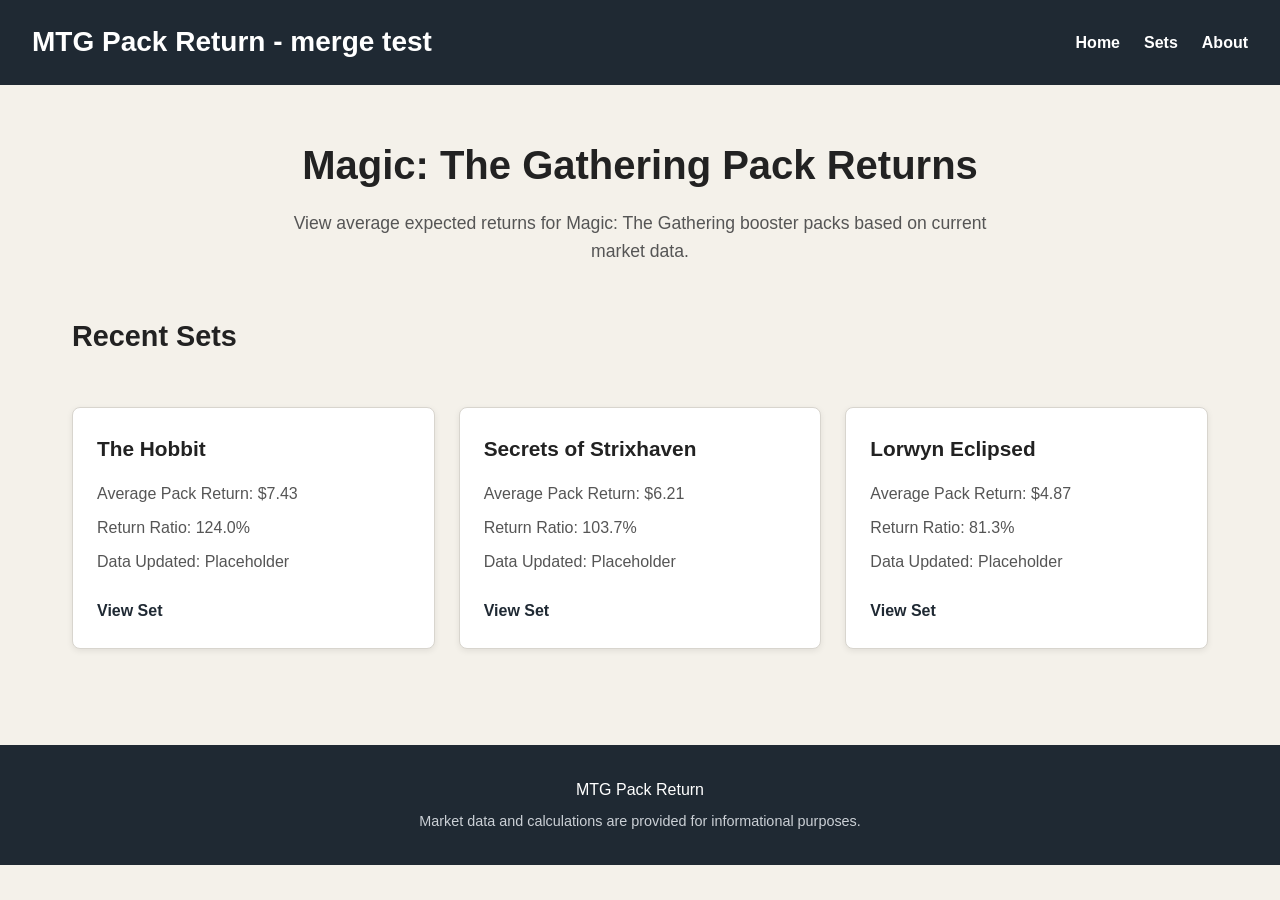
==== frontend/index.html @ 8c5b1c76 "merge test" ====
<!DOCTYPE html>

<html lang="en">
<head>
    <meta charset="UTF-8">
    <meta name="viewport" content="width=device-width, initial-scale=1.0">


<title>MTG Pack Return</title>

<!-- Stylesheet will be added later -->
<link rel="stylesheet" href="css\styles.css">


</head>

<body>


<header>
    <h1>MTG Pack Return - merge test</h1>

    <nav>
        <a href="index.html">Home</a>
        <a href="sets.html">Sets</a>
        <a href="about.html">About</a>
    </nav>
</header>

<main>

    <section id="hero">
        <h2>Magic: The Gathering Pack Returns</h2>

        <p>
            View average expected returns for Magic: The Gathering
            booster packs based on current market data.
        </p>
    </section>

    <section id="recent-sets">
        <h2>Recent Sets</h2>

        <article class="set-card">
            <h3>The Hobbit</h3>

            <p>Average Pack Return: $7.43</p>
            <p>Return Ratio: 124.0%</p>
            <p>Data Updated: Placeholder</p>

            <a href="set.html?set=HOB">View Set</a>
        </article>

        <article class="set-card">
            <h3>Secrets of Strixhaven</h3>

            <p>Average Pack Return: $6.21</p>
            <p>Return Ratio: 103.7%</p>
            <p>Data Updated: Placeholder</p>

            <a href="set.html?set=SOS">View Set</a>
        </article>

        <article class="set-card">
            <h3>Lorwyn Eclipsed</h3>

            <p>Average Pack Return: $4.87</p>
            <p>Return Ratio: 81.3%</p>
            <p>Data Updated: Placeholder</p>

            <a href="set.html?set=ECL">View Set</a>
        </article>
    </section>

</main>

<footer>
    <p>
        MTG Pack Return
    </p>

    <p>
        Market data and calculations are provided for informational purposes.
    </p>
</footer>

<!-- JavaScript will be added later -->
<!-- <script src="js/main.js"></script> -->


</body>
</html>
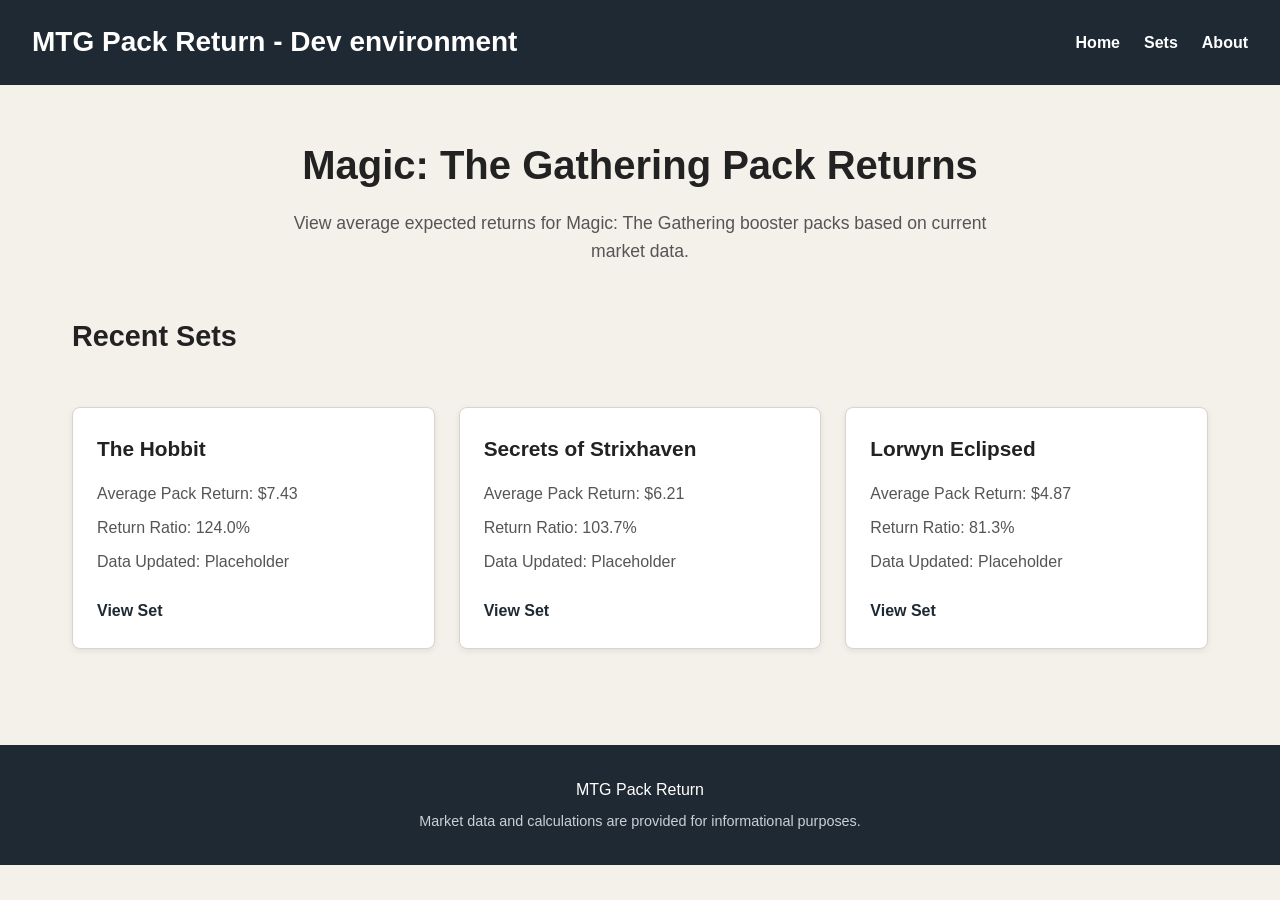
==== commit aafbf5b9: "Merge pull request #13 from lcrittell/feature/ci-update Feature/ci update" ====
--- a/frontend/index.html
+++ b/frontend/index.html
@@ -18,7 +18,7 @@
 
 
 <header>
-    <h1>MTG Pack Return - merge test</h1>
+    <h1>MTG Pack Return - Dev environment</h1>
 
     <nav>
         <a href="index.html">Home</a>
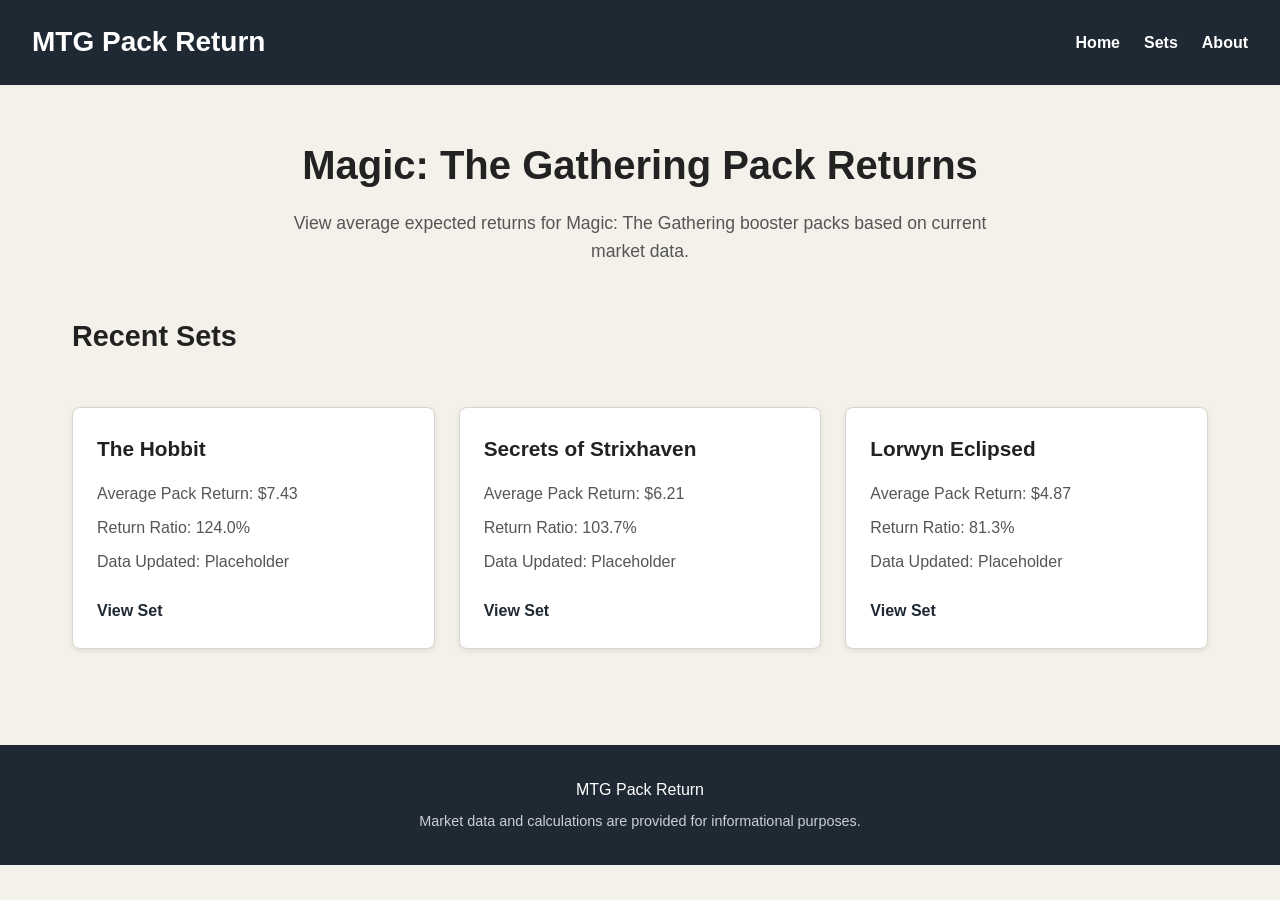
==== commit 19969532: "remove dev env from header" ====
--- a/frontend/index.html
+++ b/frontend/index.html
@@ -18,7 +18,7 @@
 
 
 <header>
-    <h1>MTG Pack Return - Dev environment</h1>
+    <h1>MTG Pack Return</h1>
 
     <nav>
         <a href="index.html">Home</a>
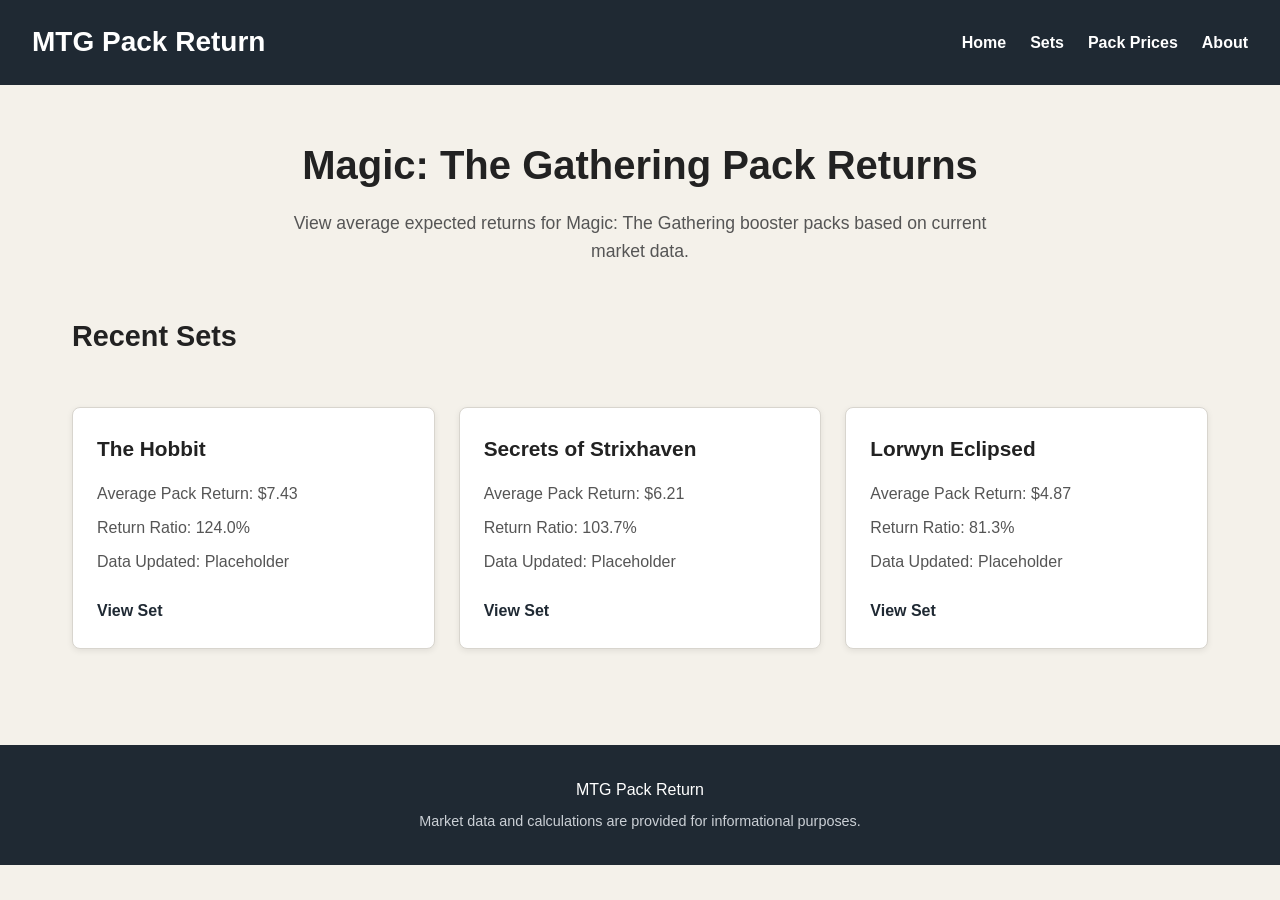
==== commit 8682dc4f: "Edit index and pack-prices, remove copyright (lol) and add link to pack-prices from index. Remove de" ====
--- a/frontend/index.html
+++ b/frontend/index.html
@@ -23,6 +23,7 @@
     <nav>
         <a href="index.html">Home</a>
         <a href="sets.html">Sets</a>
+        <a href="pack-prices.html">Pack Prices</a>
         <a href="about.html">About</a>
     </nav>
 </header>
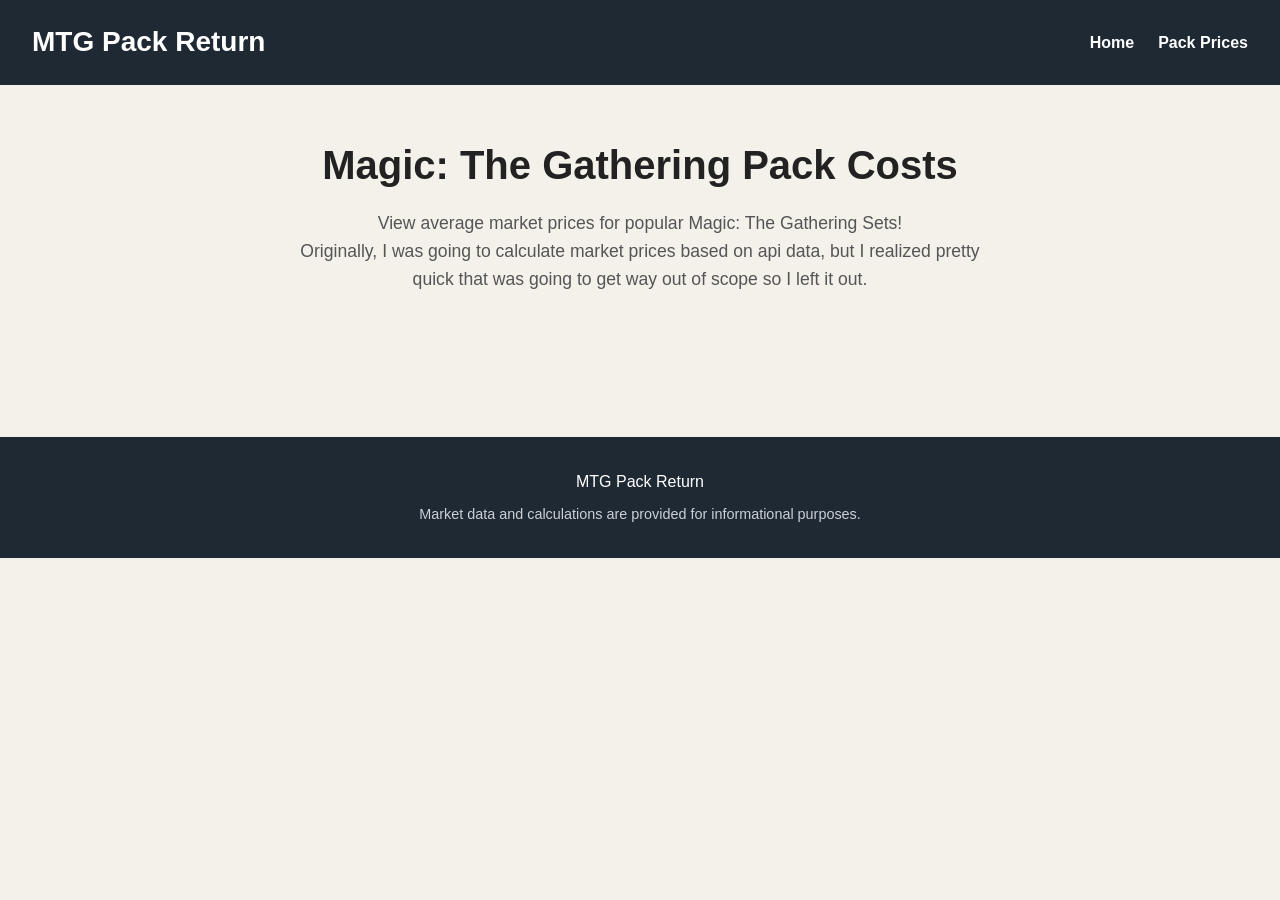
==== commit 402ec2ff: "Updated website descriptions, removed unused pages from the nav bar" ====
--- a/frontend/index.html
+++ b/frontend/index.html
@@ -22,24 +22,26 @@
 
     <nav>
         <a href="index.html">Home</a>
-        <a href="sets.html">Sets</a>
+        <!--<a href="sets.html">Sets</a>!-->
         <a href="pack-prices.html">Pack Prices</a>
-        <a href="about.html">About</a>
+        <!--<a href="about.html">About</a>!-->
     </nav>
 </header>
 
 <main>
 
     <section id="hero">
-        <h2>Magic: The Gathering Pack Returns</h2>
+        <h2>Magic: The Gathering Pack Costs</h2>
 
         <p>
-            View average expected returns for Magic: The Gathering
-            booster packs based on current market data.
+            View average market prices for popular Magic: The Gathering Sets!
+        </p>
+        <p>
+            Originally, I was going to calculate market prices based on api data, but I realized pretty quick that was going to get way out of scope so I left it out.
         </p>
     </section>
 
-    <section id="recent-sets">
+    <!--<section id="recent-sets">
         <h2>Recent Sets</h2>
 
         <article class="set-card">
@@ -71,7 +73,7 @@
 
             <a href="set.html?set=ECL">View Set</a>
         </article>
-    </section>
+    </section>!-->
 
 </main>
 
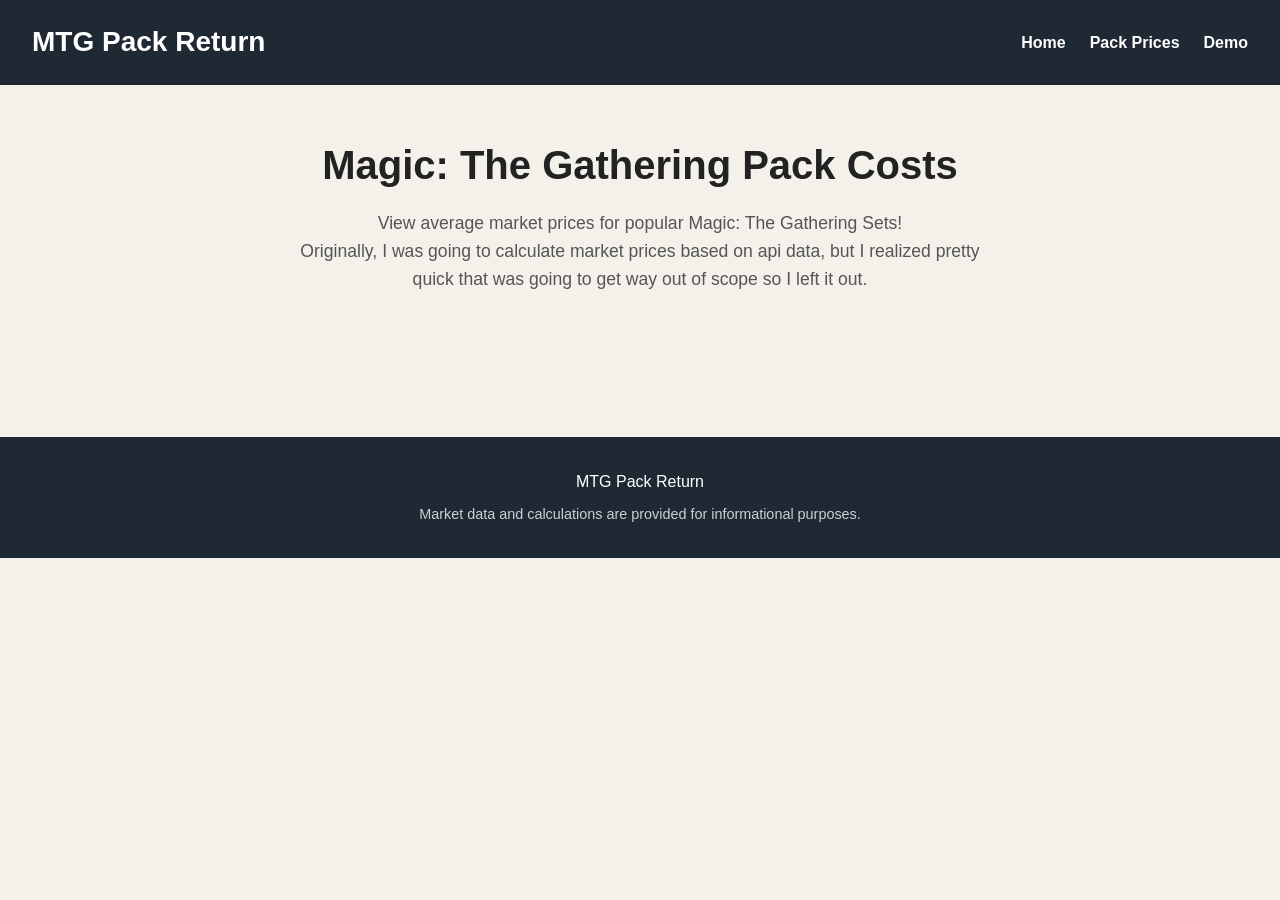
==== commit 4ca0d7c7: "final fantasy added to website" ====
--- a/frontend/index.html
+++ b/frontend/index.html
@@ -24,7 +24,7 @@
         <a href="index.html">Home</a>
         <!--<a href="sets.html">Sets</a>!-->
         <a href="pack-prices.html">Pack Prices</a>
-        <!--<a href="about.html">About</a>!-->
+        <a href="about.html">Demo</a>
     </nav>
 </header>
 
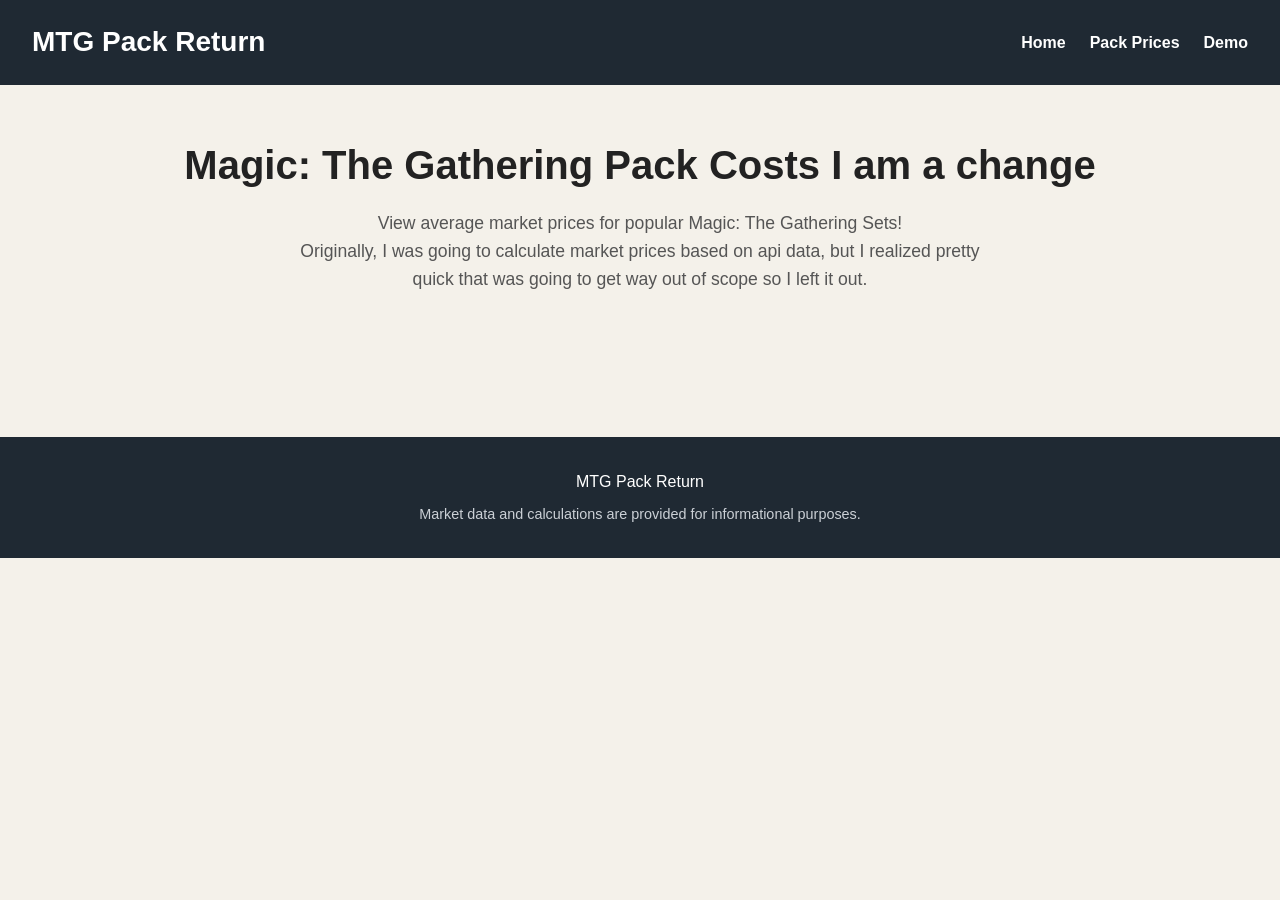
==== commit 4be33f07: "make change" ====
--- a/frontend/index.html
+++ b/frontend/index.html
@@ -31,7 +31,7 @@
 <main>
 
     <section id="hero">
-        <h2>Magic: The Gathering Pack Costs</h2>
+        <h2>Magic: The Gathering Pack Costs I am a change</h2>
 
         <p>
             View average market prices for popular Magic: The Gathering Sets!
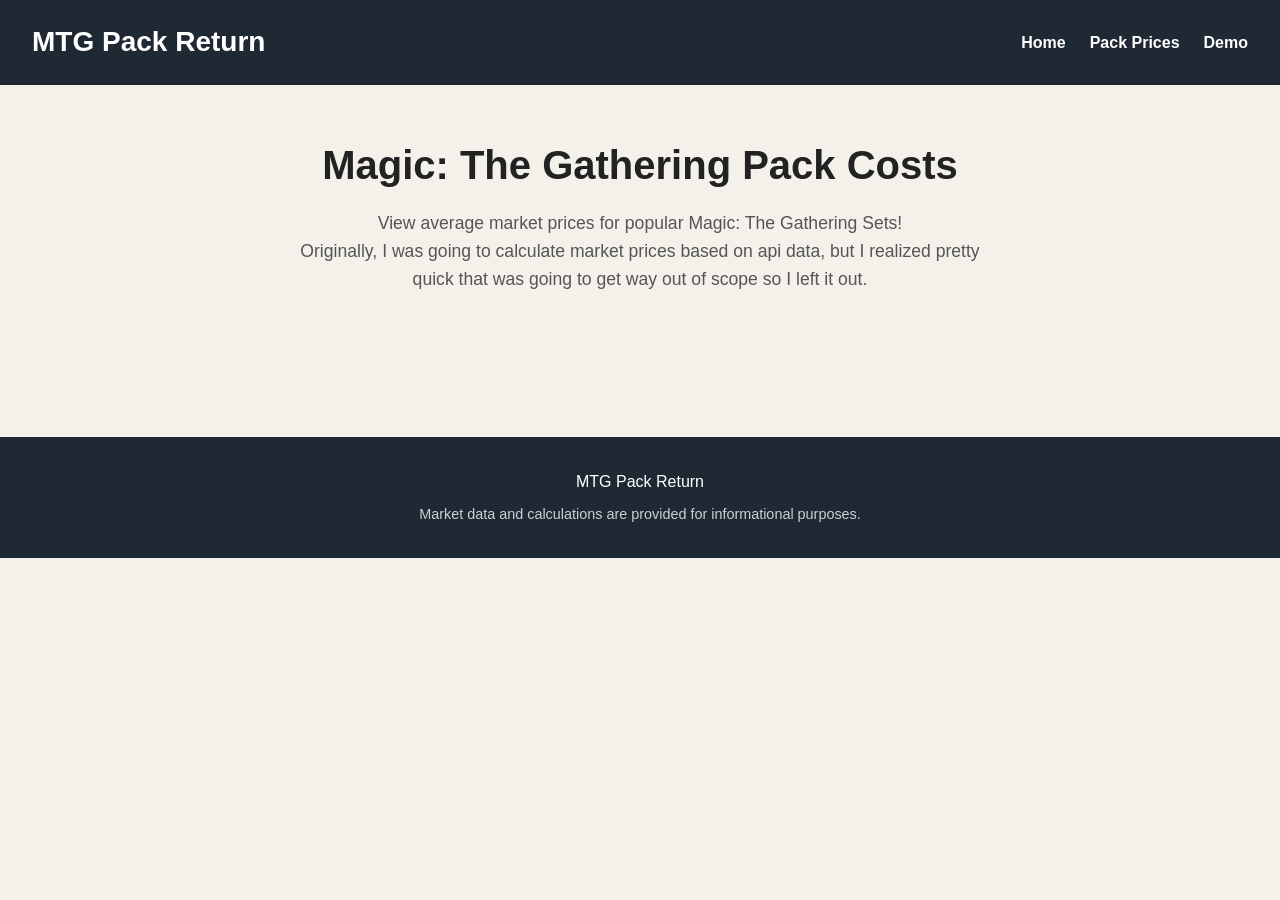
==== commit 27a4fb5e: "remove test change" ====
--- a/frontend/index.html
+++ b/frontend/index.html
@@ -31,7 +31,7 @@
 <main>
 
     <section id="hero">
-        <h2>Magic: The Gathering Pack Costs I am a change</h2>
+        <h2>Magic: The Gathering Pack Costs</h2>
 
         <p>
             View average market prices for popular Magic: The Gathering Sets!
